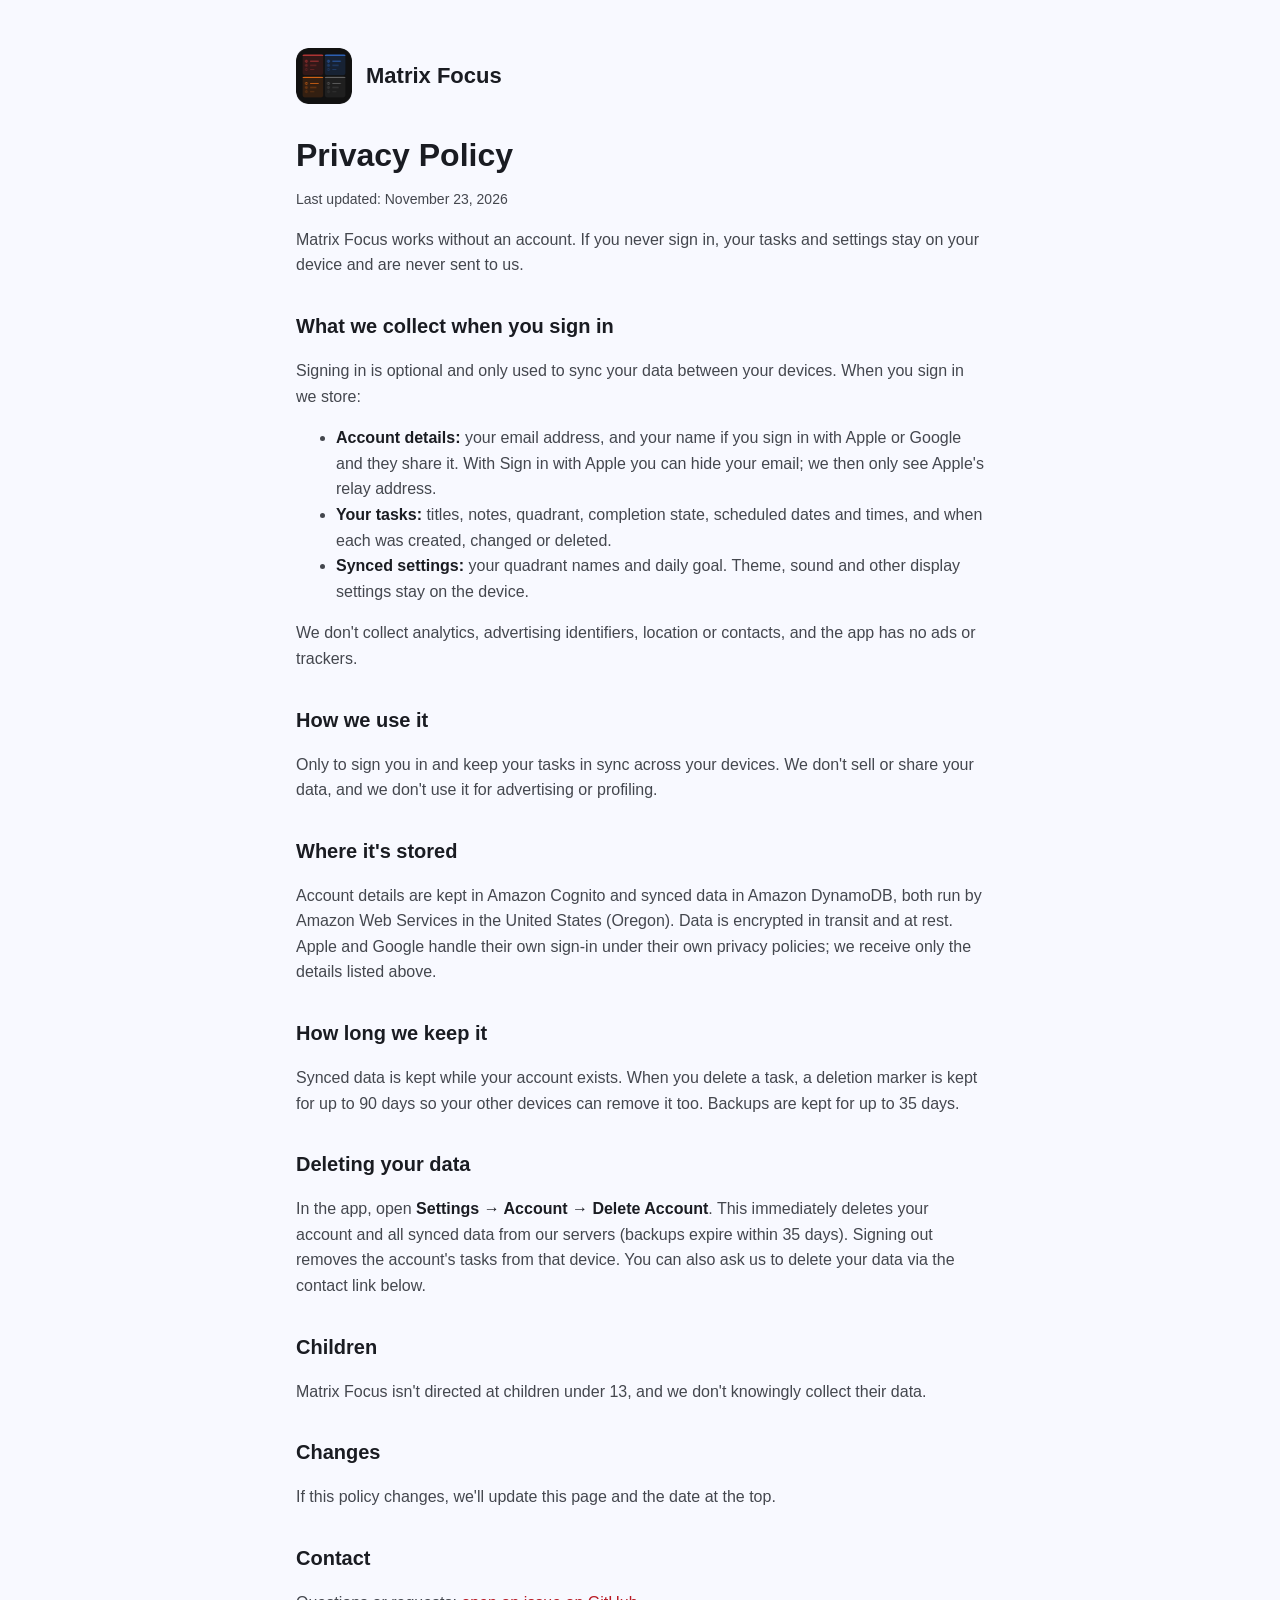
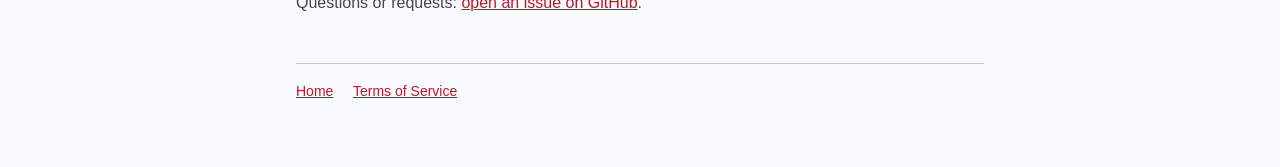
==== privacy.html @ 87703e23 "Matrix Focus site: home, privacy policy, terms Co-Authored-By: Claude Opus 5.5 <noreply@anthropic.co" ====
<!doctype html>
<html lang="en">
<head>
  <meta charset="utf-8">
  <meta name="viewport" content="width=device-width, initial-scale=1">
  <title>Privacy Policy · Matrix Focus</title>
  <link rel="icon" href="icon.png">
  <link rel="stylesheet" href="style.css">
</head>
<body>
<main>
  <header><img src="icon.png" alt=""><a href="./">Matrix Focus</a></header>

  <h1>Privacy Policy</h1>
  <p class="updated">Last updated: November 23, 2026</p>

  <p>Matrix Focus works without an account. If you never sign in, your tasks and settings stay on your
    device and are never sent to us.</p>

  <h2>What we collect when you sign in</h2>
  <p>Signing in is optional and only used to sync your data between your devices. When you sign in we store:</p>
  <ul>
    <li><strong>Account details:</strong> your email address, and your name if you sign in with Apple or Google
      and they share it. With Sign in with Apple you can hide your email; we then only see Apple's relay address.</li>
    <li><strong>Your tasks:</strong> titles, notes, quadrant, completion state, scheduled dates and times, and
      when each was created, changed or deleted.</li>
    <li><strong>Synced settings:</strong> your quadrant names and daily goal. Theme, sound and other display
      settings stay on the device.</li>
  </ul>
  <p>We don't collect analytics, advertising identifiers, location or contacts, and the app has no ads or trackers.</p>

  <h2>How we use it</h2>
  <p>Only to sign you in and keep your tasks in sync across your devices. We don't sell or share your data,
    and we don't use it for advertising or profiling.</p>

  <h2>Where it's stored</h2>
  <p>Account details are kept in Amazon Cognito and synced data in Amazon DynamoDB, both run by Amazon Web
    Services in the United States (Oregon). Data is encrypted in transit and at rest. Apple and Google handle
    their own sign-in under their own privacy policies; we receive only the details listed above.</p>

  <h2>How long we keep it</h2>
  <p>Synced data is kept while your account exists. When you delete a task, a deletion marker is kept for up to
    90 days so your other devices can remove it too. Backups are kept for up to 35 days.</p>

  <h2>Deleting your data</h2>
  <p>In the app, open <strong>Settings → Account → Delete Account</strong>. This immediately deletes your
    account and all synced data from our servers (backups expire within 35 days). Signing out removes the
    account's tasks from that device. You can also ask us to delete your data via the contact link below.</p>

  <h2>Children</h2>
  <p>Matrix Focus isn't directed at children under 13, and we don't knowingly collect their data.</p>

  <h2>Changes</h2>
  <p>If this policy changes, we'll update this page and the date at the top.</p>

  <h2>Contact</h2>
  <p>Questions or requests: <a href="https://github.com/dion/matrix-focus/issues">open an issue on GitHub</a>.</p>

  <footer>
    <a href="./">Home</a>
    <a href="terms.html">Terms of Service</a>
  </footer>
</main>
</body>
</html>
---- style.css ----
:root {
  --bg: #031427;
  --surface: #0b1c30;
  --text: #d3e4fe;
  --muted: #a9b8cf;
  --accent: #ffb3ad;
  --line: #5b403e;
}
@media (prefers-color-scheme: light) {
  :root {
    --bg: #f8f9ff;
    --surface: #f2f2fa;
    --text: #1a1c22;
    --muted: #44474e;
    --accent: #b91a24;
    --line: #c4c6d0;
  }
}
* { box-sizing: border-box; }
body {
  margin: 0;
  background: var(--bg);
  color: var(--text);
  font: 16px/1.6 -apple-system, BlinkMacSystemFont, "Inter", "Segoe UI", Roboto, sans-serif;
}
main { max-width: 720px; margin: 0 auto; padding: 48px 16px 64px; }
header { display: flex; align-items: center; gap: 14px; margin-bottom: 32px; }
header img { width: 56px; height: 56px; border-radius: 12px; }
header a { color: inherit; text-decoration: none; font-weight: 700; font-size: 22px; }
h1 { font-size: 32px; line-height: 1.2; margin: 0 0 8px; }
h2 { font-size: 20px; margin: 32px 0 8px; }
p, li { color: var(--muted); }
strong { color: var(--text); }
a { color: var(--accent); }
.updated { font-size: 14px; }
.grid { display: grid; grid-template-columns: 1fr 1fr; gap: 8px; margin: 24px 0; }
.grid div { background: var(--surface); border: 1px solid var(--line); border-radius: 4px; padding: 14px; }
.grid b { display: block; font-size: 12px; letter-spacing: .06em; text-transform: uppercase; }
.grid span { font-size: 14px; color: var(--muted); }
.do { border-top: 3px solid #ff5451 !important; } .do b { color: #ff5451; }
.schedule { border-top: 3px solid #3b8bf0 !important; } .schedule b { color: #3b8bf0; }
.delegate { border-top: 3px solid #ec6a06 !important; } .delegate b { color: #ec6a06; }
.eliminate { border-top: 3px solid #64748b !important; } .eliminate b { color: #64748b; }
footer { margin-top: 48px; padding-top: 16px; border-top: 1px solid var(--line); font-size: 14px; }
footer a { margin-right: 16px; }
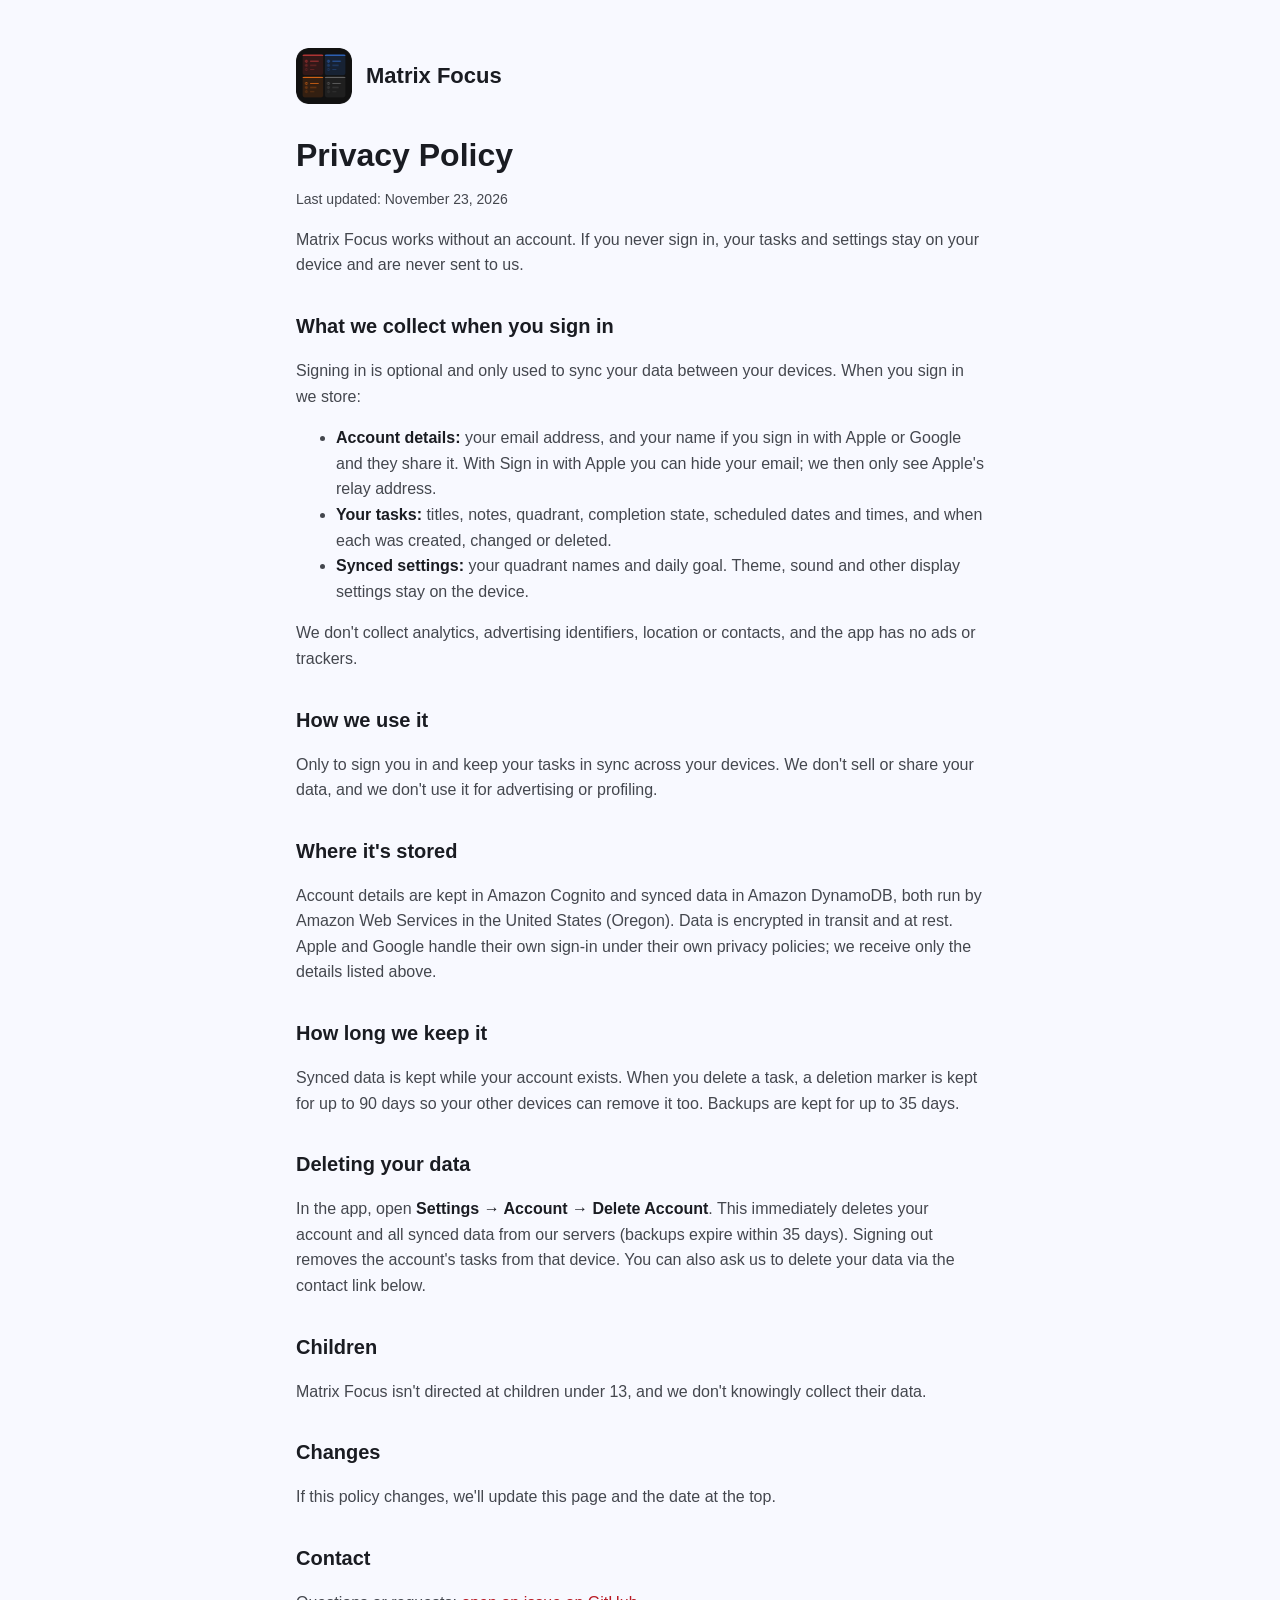
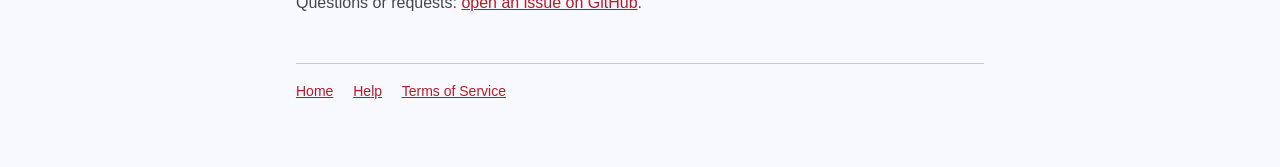
==== commit bfc52c23: "Add help & user guide page; link it from every page Co-Authored-By: Claude Opus 5.5 <noreply@anthrop" ====
--- a/privacy.html
+++ b/privacy.html
@@ -58,6 +58,7 @@
 
   <footer>
     <a href="./">Home</a>
+    <a href="user-guide.html">Help</a>
     <a href="terms.html">Terms of Service</a>
   </footer>
 </main>
--- a/style.css
+++ b/style.css
@@ -43,3 +43,6 @@
 .eliminate { border-top: 3px solid #64748b !important; } .eliminate b { color: #64748b; }
 footer { margin-top: 48px; padding-top: 16px; border-top: 1px solid var(--line); font-size: 14px; }
 footer a { margin-right: 16px; }
+.toc { display: flex; flex-wrap: wrap; gap: 8px; margin: 24px 0; }
+.toc a { font-size: 14px; text-decoration: none; padding: 4px 12px; border: 1px solid var(--line); border-radius: 999px; background: var(--surface); }
+h2[id] { scroll-margin-top: 16px; }
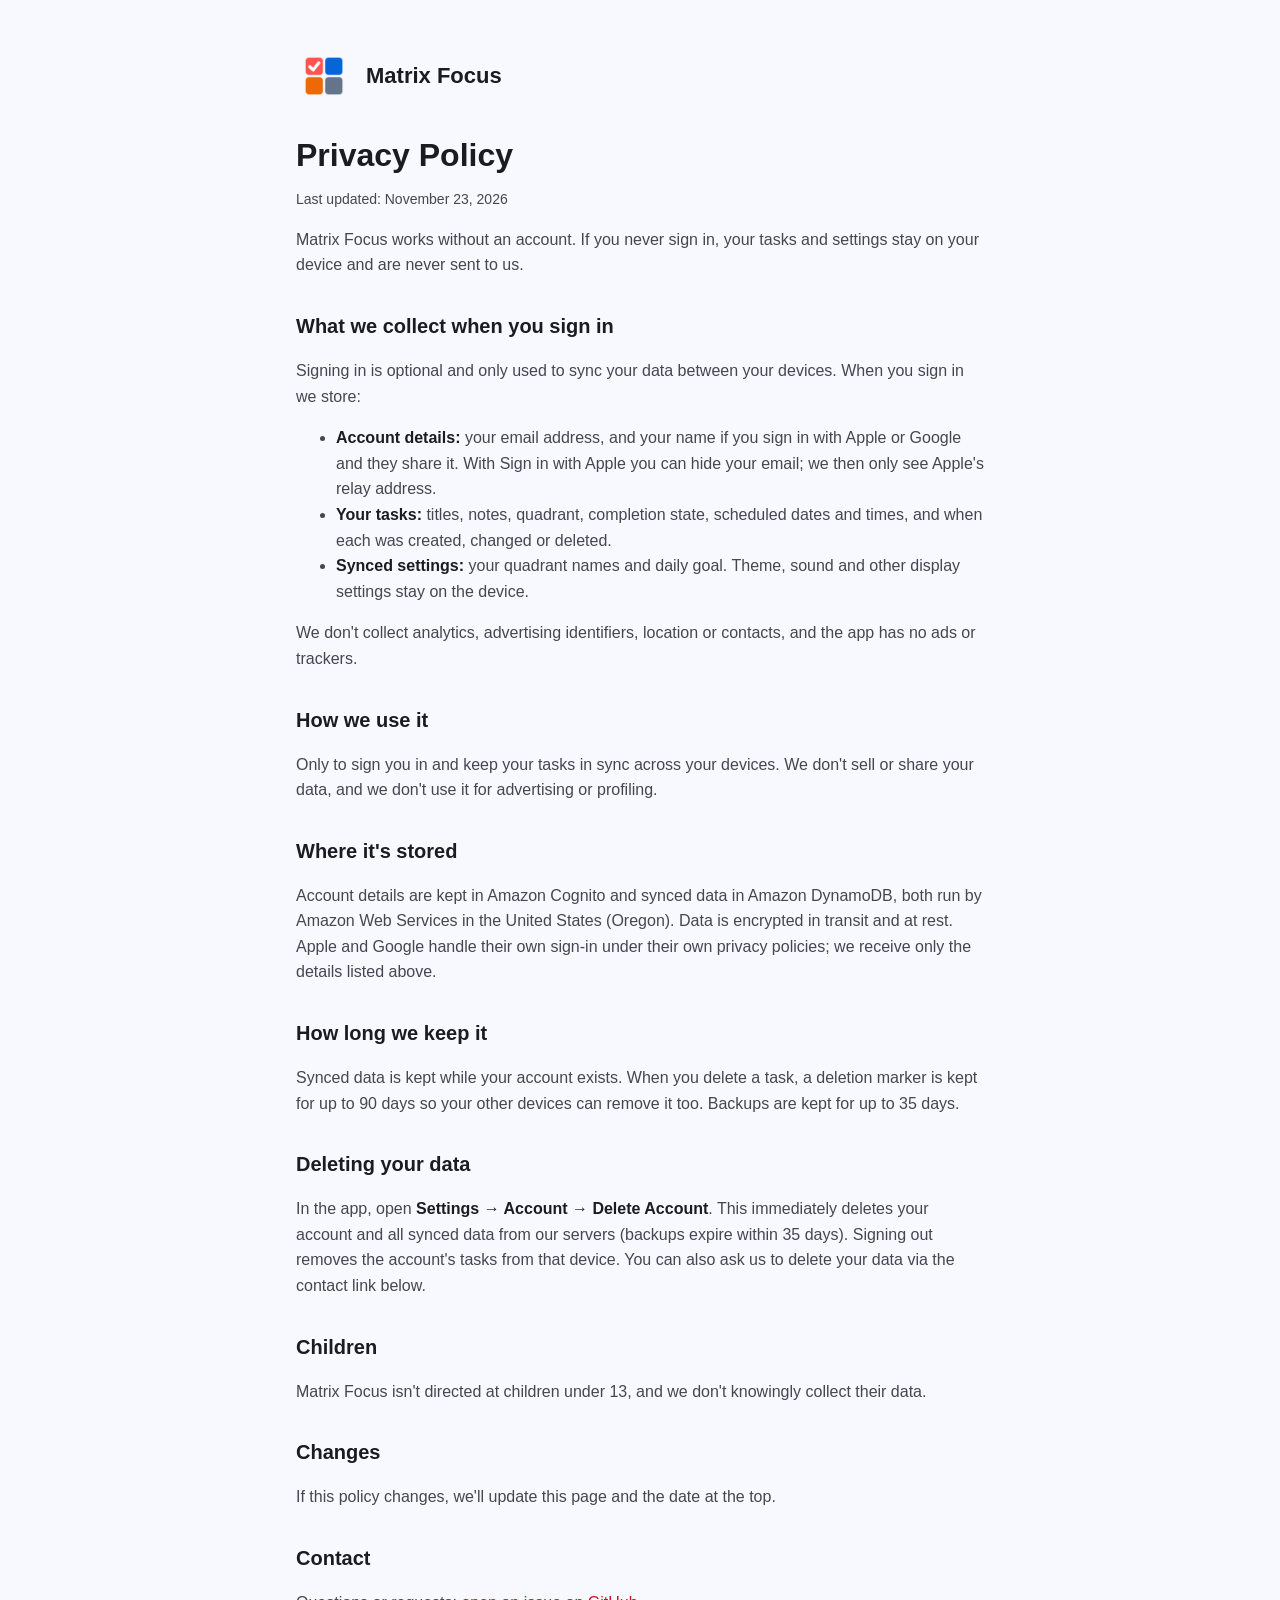
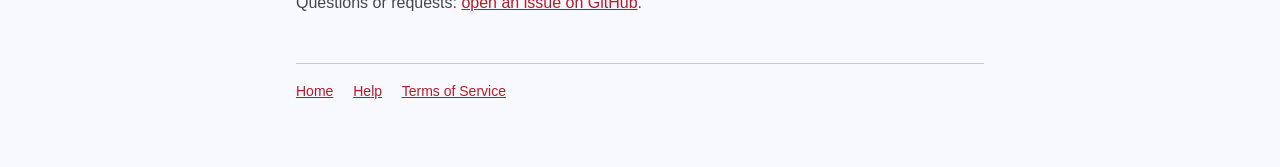
==== commit 32c948ea: "Site icon follows light and dark mode Co-Authored-By: Claude Opus 5.5 <noreply@anthropic.com> Claude" ====
--- a/privacy.html
+++ b/privacy.html
@@ -4,12 +4,13 @@
   <meta charset="utf-8">
   <meta name="viewport" content="width=device-width, initial-scale=1">
   <title>Privacy Policy · Matrix Focus</title>
-  <link rel="icon" href="icon.png">
+  <link rel="icon" href="icon.png" media="(prefers-color-scheme: light)">
+  <link rel="icon" href="icon-dark.png" media="(prefers-color-scheme: dark)">
   <link rel="stylesheet" href="style.css">
 </head>
 <body>
 <main>
-  <header><img src="icon.png" alt=""><a href="./">Matrix Focus</a></header>
+  <header><picture><source srcset="icon-dark.png" media="(prefers-color-scheme: dark)"><img src="icon.png" alt=""></picture><a href="./">Matrix Focus</a></header>
 
   <h1>Privacy Policy</h1>
   <p class="updated">Last updated: November 23, 2026</p>
--- a/style.css
+++ b/style.css
@@ -25,7 +25,7 @@
 }
 main { max-width: 720px; margin: 0 auto; padding: 48px 16px 64px; }
 header { display: flex; align-items: center; gap: 14px; margin-bottom: 32px; }
-header img { width: 56px; height: 56px; border-radius: 12px; }
+header img, header picture { display: block; } header img { width: 56px; height: 56px; border-radius: 12px; }
 header a { color: inherit; text-decoration: none; font-weight: 700; font-size: 22px; }
 h1 { font-size: 32px; line-height: 1.2; margin: 0 0 8px; }
 h2 { font-size: 20px; margin: 32px 0 8px; }
@@ -46,3 +46,19 @@
 .toc { display: flex; flex-wrap: wrap; gap: 8px; margin: 24px 0; }
 .toc a { font-size: 14px; text-decoration: none; padding: 4px 12px; border: 1px solid var(--line); border-radius: 999px; background: var(--surface); }
 h2[id] { scroll-margin-top: 16px; }
+.shots { display: grid; grid-template-columns: repeat(3, 1fr); gap: 12px; margin: 24px 0; }
+figure { margin: 0; }
+figure img { display: block; width: 100%; height: auto; border-radius: 18px; border: 1px solid var(--line); background: var(--surface); }
+figcaption { font-size: 13px; color: var(--muted); text-align: center; margin-top: 6px; }
+.phone { float: right; width: 200px; margin: 4px 0 16px 24px; }
+.wide { margin: 24px 0; }
+.wide img { border: none; background: none; border-radius: 0; }
+h2 { clear: both; }
+@media (max-width: 560px) {
+  .shots { grid-template-columns: repeat(3, 1fr); gap: 8px; }
+  .phone { float: none; width: 220px; margin: 16px auto; }
+}
+.shots-label { margin: 24px 0 -12px; font-size: 12px; letter-spacing: .06em; text-transform: uppercase; }
+.phone.pair { width: 300px; }
+.pair > div { display: grid; grid-template-columns: 1fr 1fr; gap: 8px; }
+@media (max-width: 560px) { .phone.pair { width: 100%; max-width: 340px; } }
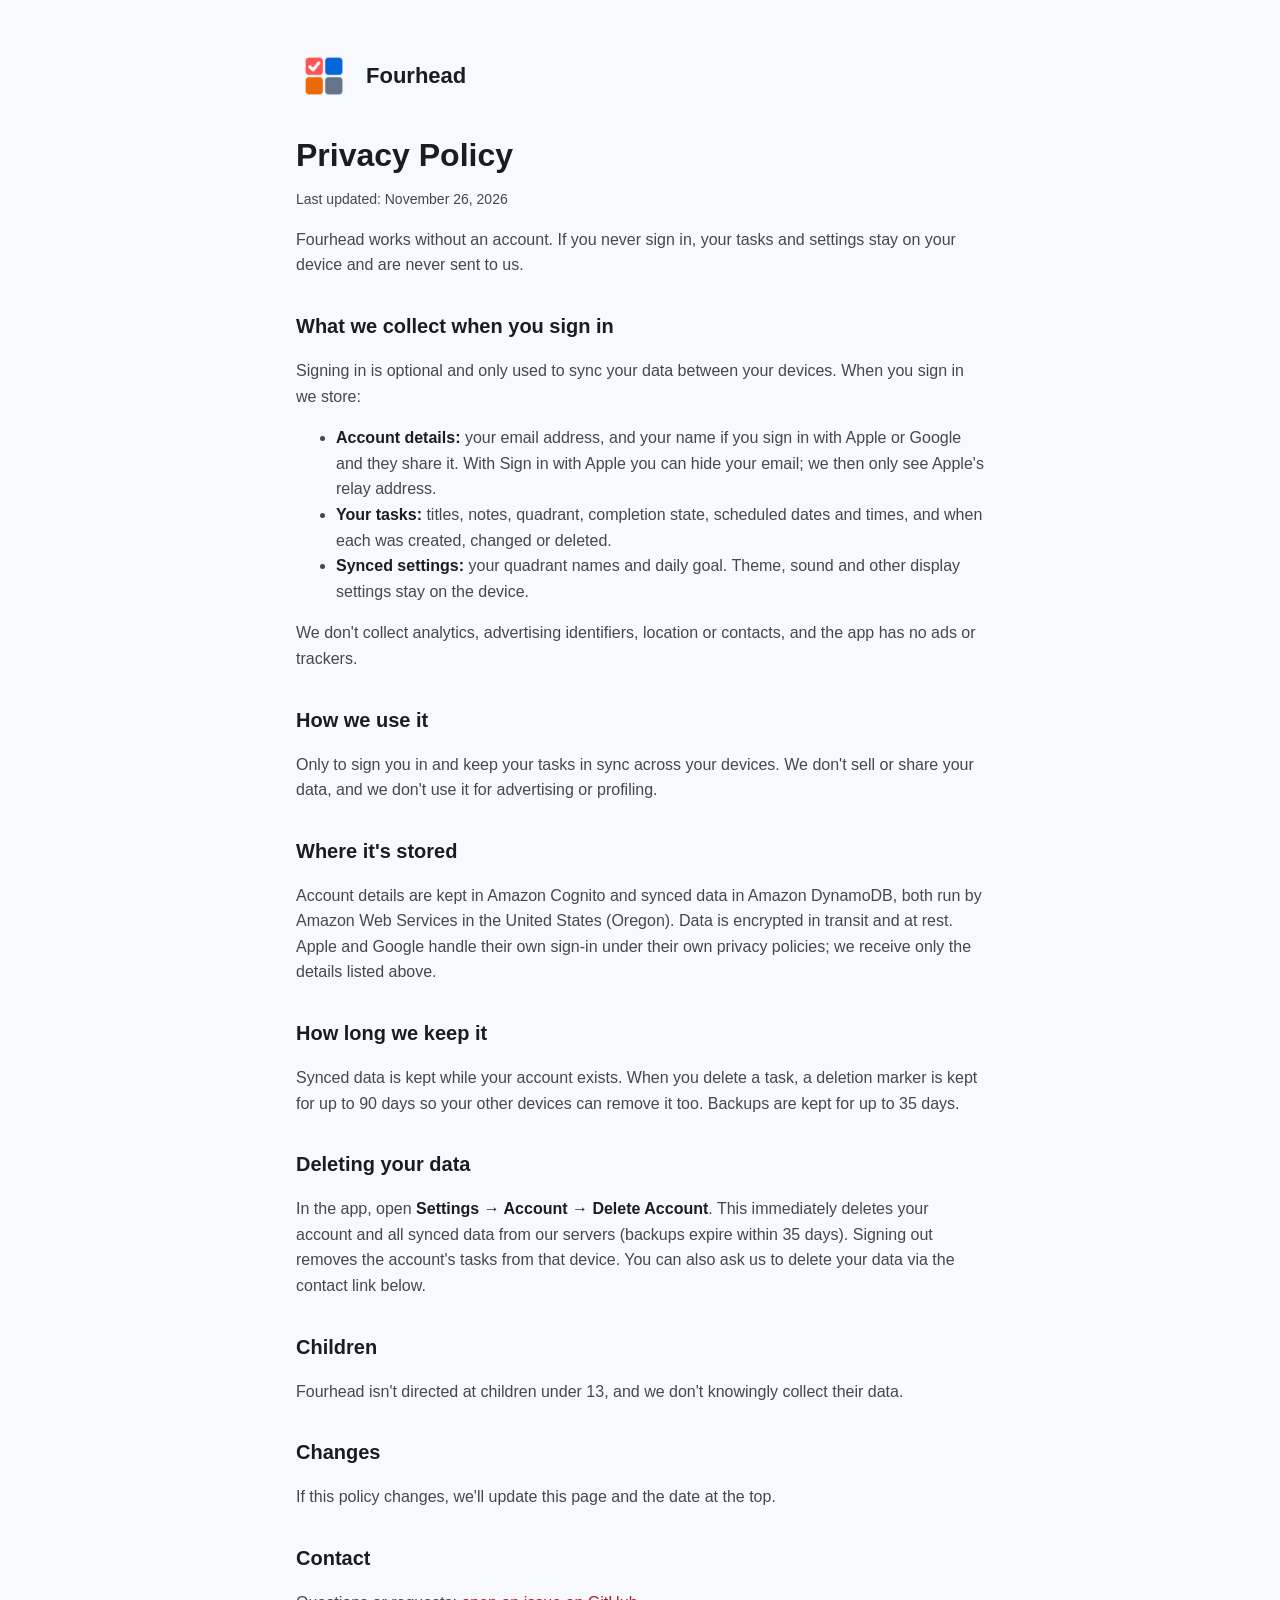
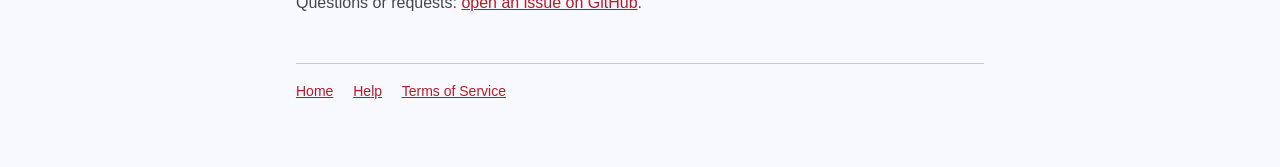
==== commit 010edee6: "Rename the app to Fourhead Co-Authored-By: Claude Opus 5.5 <noreply@anthropic.com> Claude-Session: h" ====
--- a/privacy.html
+++ b/privacy.html
@@ -3,19 +3,19 @@
 <head>
   <meta charset="utf-8">
   <meta name="viewport" content="width=device-width, initial-scale=1">
-  <title>Privacy Policy · Matrix Focus</title>
+  <title>Privacy Policy · Fourhead</title>
   <link rel="icon" href="icon.png" media="(prefers-color-scheme: light)">
   <link rel="icon" href="icon-dark.png" media="(prefers-color-scheme: dark)">
   <link rel="stylesheet" href="style.css">
 </head>
 <body>
 <main>
-  <header><picture><source srcset="icon-dark.png" media="(prefers-color-scheme: dark)"><img src="icon.png" alt=""></picture><a href="./">Matrix Focus</a></header>
+  <header><picture><source srcset="icon-dark.png" media="(prefers-color-scheme: dark)"><img src="icon.png" alt=""></picture><a href="./">Fourhead</a></header>
 
   <h1>Privacy Policy</h1>
-  <p class="updated">Last updated: November 23, 2026</p>
+  <p class="updated">Last updated: November 26, 2026</p>
 
-  <p>Matrix Focus works without an account. If you never sign in, your tasks and settings stay on your
+  <p>Fourhead works without an account. If you never sign in, your tasks and settings stay on your
     device and are never sent to us.</p>
 
   <h2>What we collect when you sign in</h2>
@@ -49,7 +49,7 @@
     account's tasks from that device. You can also ask us to delete your data via the contact link below.</p>
 
   <h2>Children</h2>
-  <p>Matrix Focus isn't directed at children under 13, and we don't knowingly collect their data.</p>
+  <p>Fourhead isn't directed at children under 13, and we don't knowingly collect their data.</p>
 
   <h2>Changes</h2>
   <p>If this policy changes, we'll update this page and the date at the top.</p>
